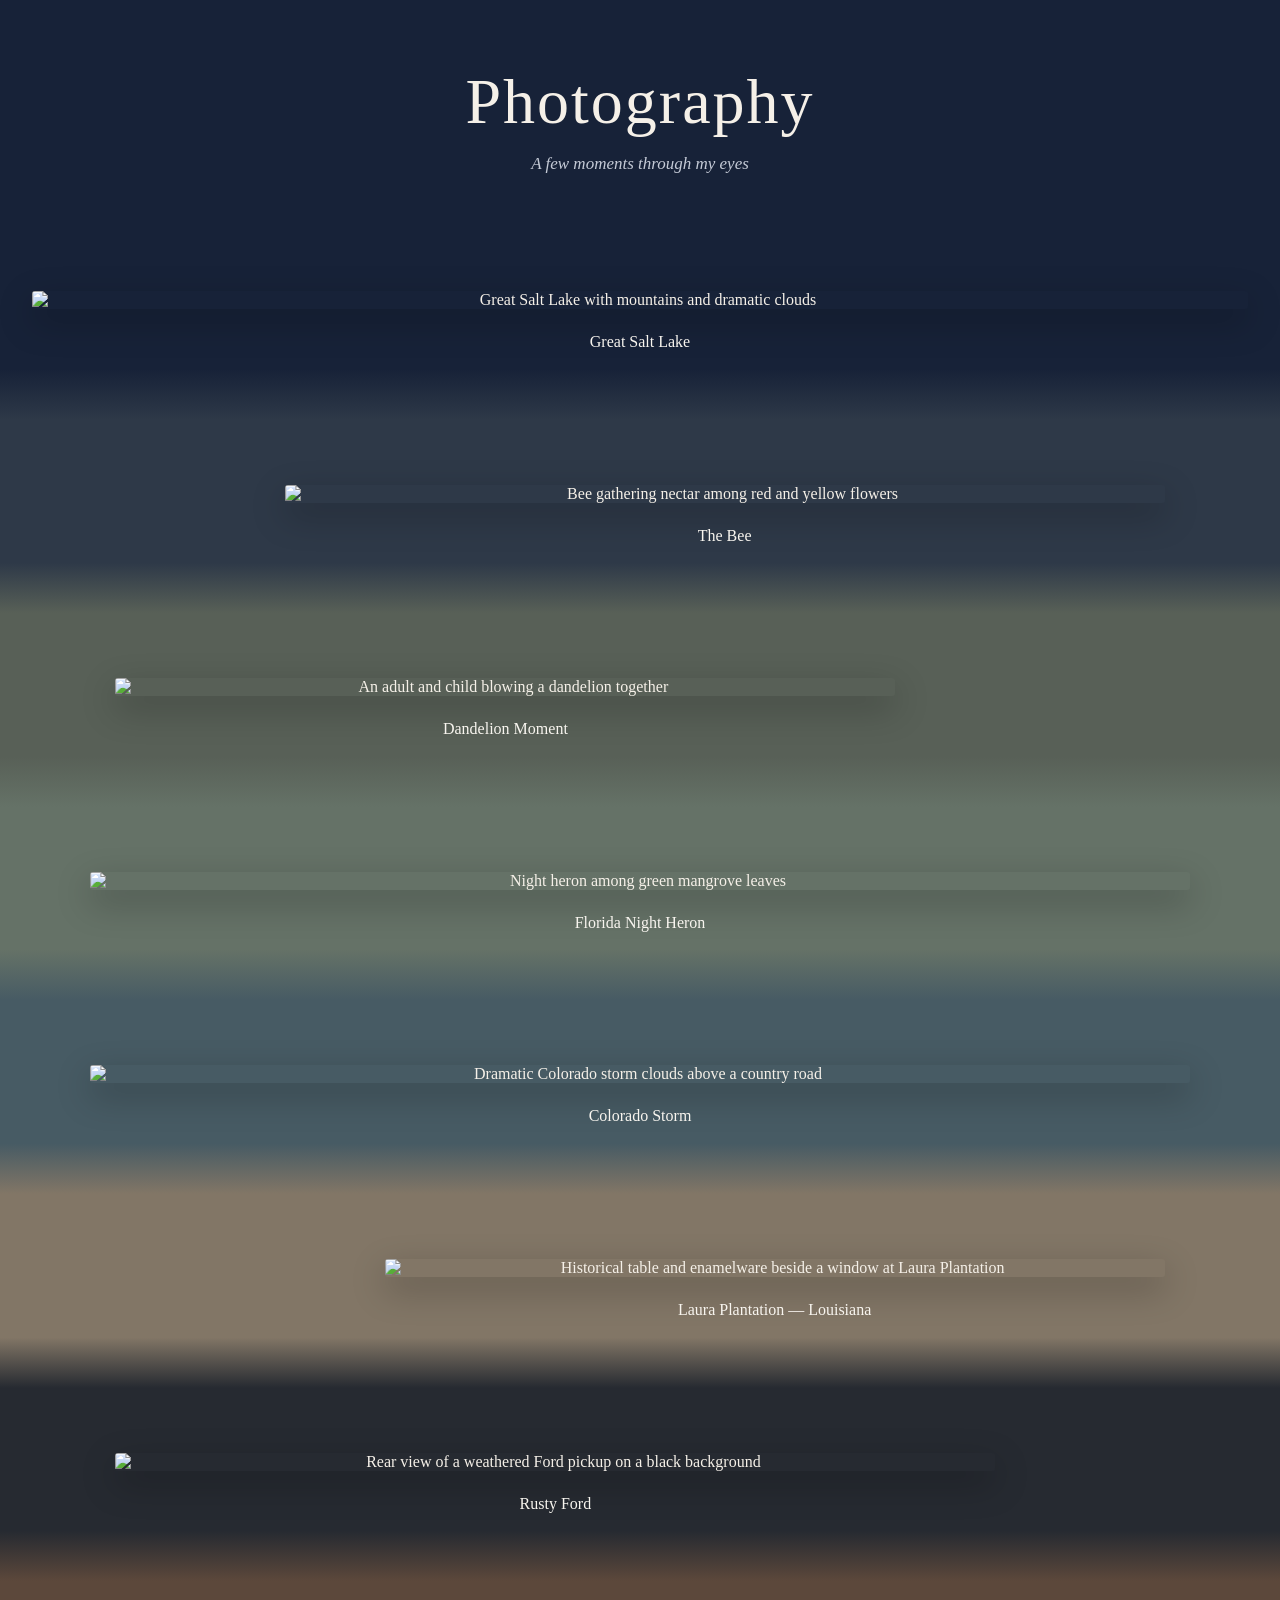
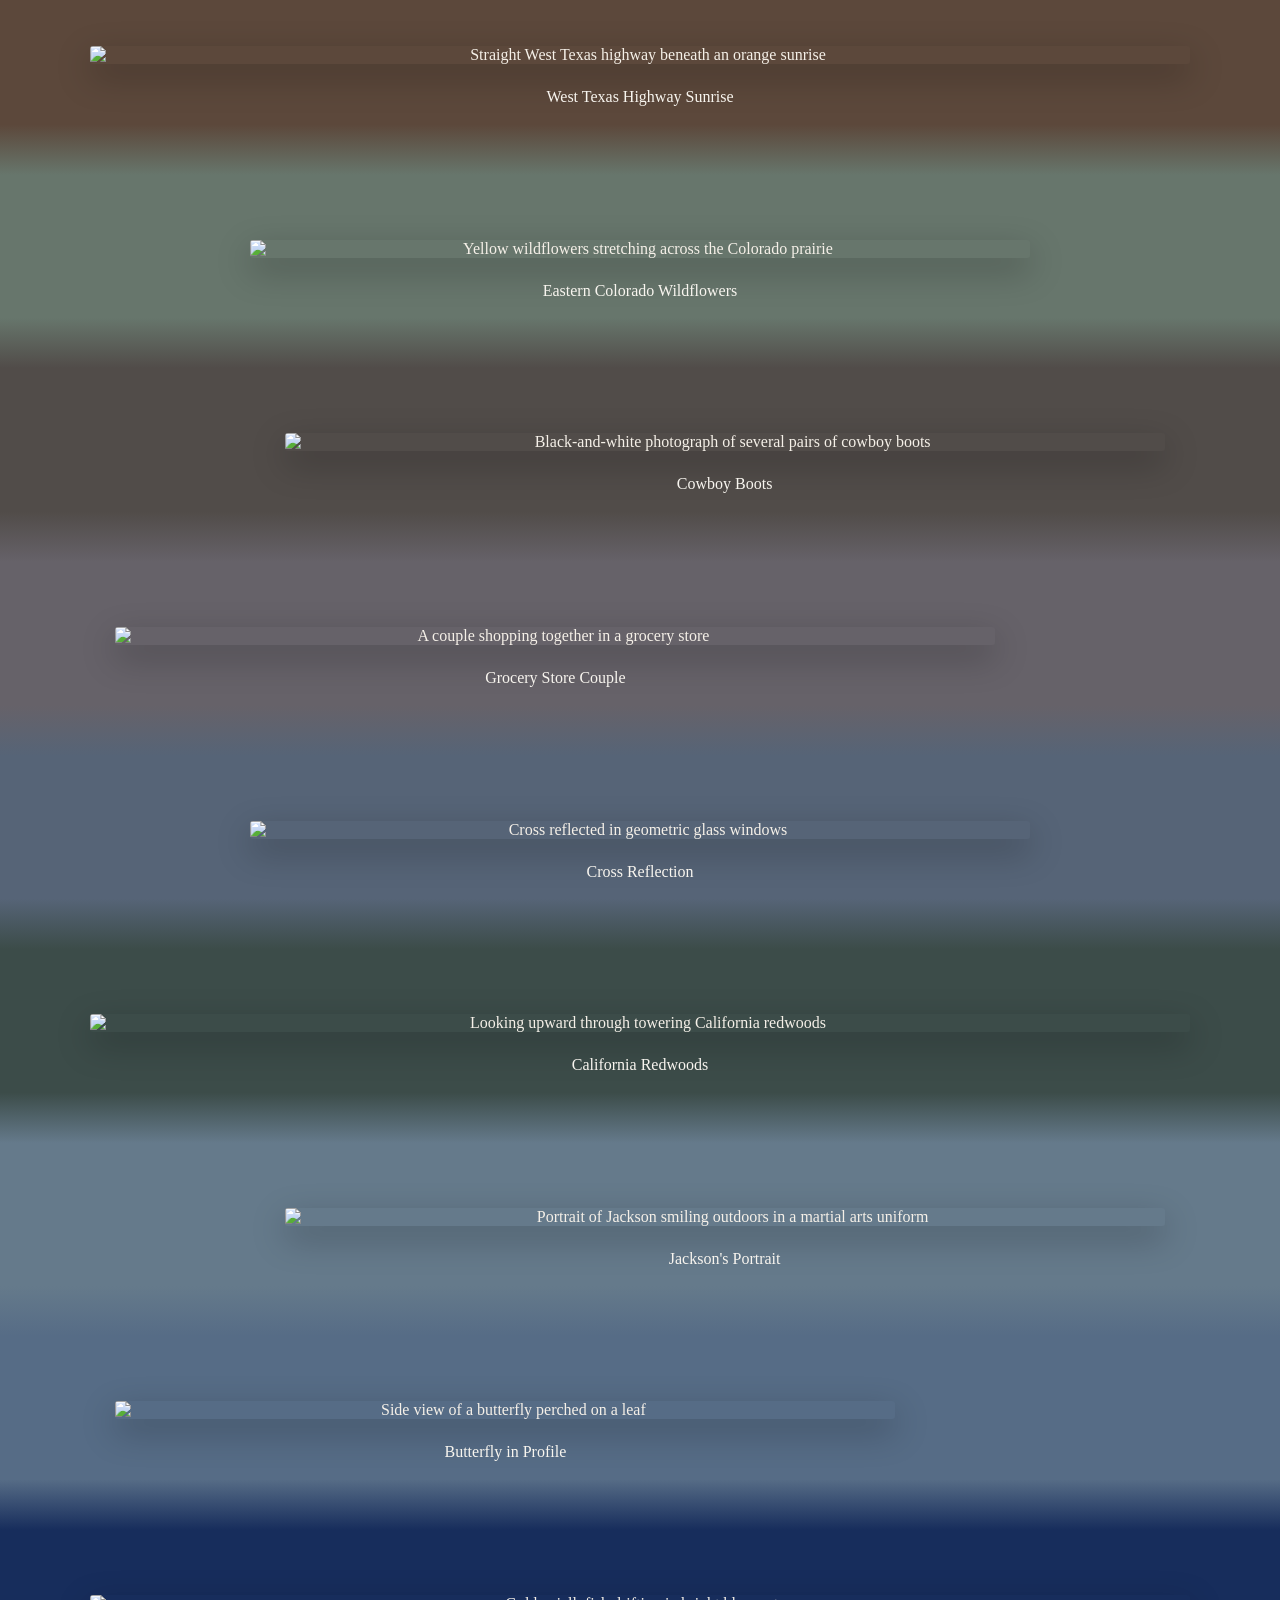
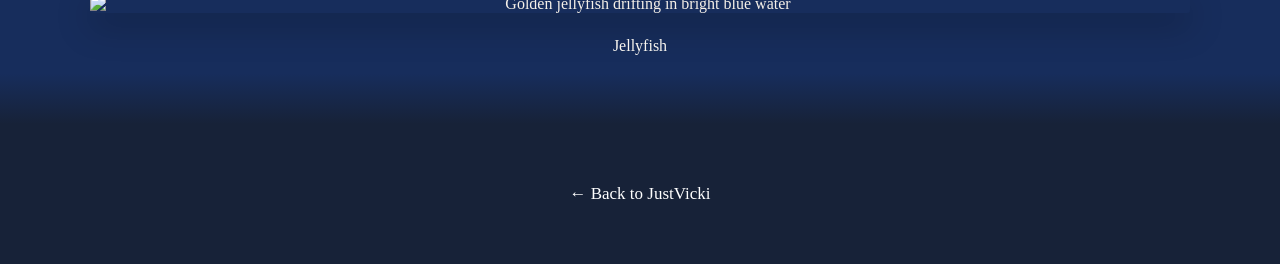
==== photography/index.html @ e2968f85 "Rename photography.html to photography/index.html" ====
<!DOCTYPE html>
<html lang="en"><head><meta charset="UTF-8"><meta name="viewport" content="width=device-width, initial-scale=1.0"><title>Photography | JustVicki</title>
<style>
*{box-sizing:border-box}html{scroll-behavior:smooth}body{margin:0;background:#172238;color:#f5f0e8;font-family:Georgia,serif}
header{text-align:center;padding:65px 20px 35px;background:#172238}h1{font-size:clamp(38px,5vw,64px);font-weight:normal;margin:0;letter-spacing:2px}.subtitle{font-style:italic;color:#c4cad6;margin-top:15px;font-size:17px}
.photo-section{width:100%;padding:65px 30px;text-align:center;background:linear-gradient(to bottom,var(--section-start) 0%,var(--section-start) 74%,var(--section-end) 100%)}
.photo-section figure{max-width:1100px;margin:0 auto}.photo-section figure.align-left{max-width:880px;margin-left:max(0px,7%);margin-right:auto}.photo-section figure.align-right{max-width:880px;margin-left:auto;margin-right:max(0px,7%)}
.photo-section:nth-of-type(3n) figure{max-width:780px}.photo-section img{display:block;width:100%;height:auto;border-radius:3px;cursor:zoom-in;box-shadow:0 12px 35px rgba(0,0,0,.28);transition:transform .3s ease}.photo-section img:hover{transform:scale(1.012)}figcaption{margin-top:20px;font-size:16px;line-height:1.6;color:#f8f5ef}
footer{text-align:center;padding:60px 20px;background:#172238}.back{color:#fff;text-decoration:none;font-size:17px}.back:hover{text-decoration:underline}
.lightbox{display:none;position:fixed;inset:0;background:rgba(5,9,18,.96);z-index:1000;justify-content:center;align-items:center;padding:45px;cursor:zoom-out}.lightbox.open{display:flex}.lightbox img{max-width:100%;max-height:90vh;object-fit:contain}.close{position:absolute;top:15px;right:25px;font-size:38px;color:white;cursor:pointer}
@media(max-width:700px){header{padding:45px 15px 20px}.photo-section{padding:45px 20px}.photo-section figure,.photo-section figure.align-left,.photo-section figure.align-right{max-width:100%;margin:0 auto}.lightbox{padding:15px}}
</style></head><body><header><h1>Photography</h1><p class="subtitle">A few moments through my eyes</p></header><main>
<section class="photo-section" style="--section-start:#172238;--section-end:#2e3948">
  <figure class="align-center" style="max-width:95vw;width:100%;">
    <img src="photography/JustVicki-greatsaltlake.jpeg" alt="Great Salt Lake with mountains and dramatic clouds" loading="eager" decoding="async">
    <figcaption>Great Salt Lake</figcaption>
  </figure>
</section>
<section class="photo-section" style="--section-start:#2e3948;--section-end:#586057">
  <figure class="align-right">
    <img src="photography/Justvicki-thebee.jpeg" alt="Bee gathering nectar among red and yellow flowers" loading="lazy" decoding="async">
    <figcaption>The Bee</figcaption>
  </figure>
</section>
<section class="photo-section" style="--section-start:#586057;--section-end:#657267">
  <figure class="align-left">
    <img src="photography/Justvicki-dandelion.jpeg" alt="An adult and child blowing a dandelion together" loading="lazy" decoding="async">
    <figcaption>Dandelion Moment</figcaption>
  </figure>
</section>
<section class="photo-section" style="--section-start:#657267;--section-end:#475b64">
  <figure class="align-center">
    <img src="photography/Justvicki-floridanightheron.jpeg" alt="Night heron among green mangrove leaves" loading="lazy" decoding="async">
    <figcaption>Florida Night Heron</figcaption>
  </figure>
</section>
<section class="photo-section" style="--section-start:#475b64;--section-end:#827666">
  <figure class="align-center">
    <img src="photography/IMG_0336.JPG" alt="Dramatic Colorado storm clouds above a country road" loading="lazy" decoding="async">
    <figcaption>Colorado Storm</figcaption>
  </figure>
</section>
<section class="photo-section" style="--section-start:#827666;--section-end:#262a31">
  <figure class="align-right">
    <img src="photography/IMG_0491.jpeg" alt="Historical table and enamelware beside a window at Laura Plantation" loading="lazy" decoding="async">
    <figcaption>Laura Plantation — Louisiana</figcaption>
  </figure>
</section>
<section class="photo-section" style="--section-start:#262a31;--section-end:#5c483b">
  <figure class="align-left">
    <img src="photography/JustVicki-rustyFord.jpeg" alt="Rear view of a weathered Ford pickup on a black background" loading="lazy" decoding="async">
    <figcaption>Rusty Ford</figcaption>
  </figure>
</section>
<section class="photo-section" style="--section-start:#5c483b;--section-end:#67766c">
  <figure class="align-center">
    <img src="photography/JustVicki-westtexassunrise.jpeg" alt="Straight West Texas highway beneath an orange sunrise" loading="lazy" decoding="async">
    <figcaption>West Texas Highway Sunrise</figcaption>
  </figure>
</section>
<section class="photo-section" style="--section-start:#67766c;--section-end:#514c49">
  <figure class="align-center">
    <img src="photography/Justvicki-coloradowildflowers.jpeg" alt="Yellow wildflowers stretching across the Colorado prairie" loading="lazy" decoding="async">
    <figcaption>Eastern Colorado Wildflowers</figcaption>
  </figure>
</section>
<section class="photo-section" style="--section-start:#514c49;--section-end:#666269">
  <figure class="align-right">
    <img src="photography/Justvicki-cowboyboots.jpeg" alt="Black-and-white photograph of several pairs of cowboy boots" loading="lazy" decoding="async">
    <figcaption>Cowboy Boots</figcaption>
  </figure>
</section>
<section class="photo-section" style="--section-start:#666269;--section-end:#566477">
  <figure class="align-left">
    <img src="photography/JustVicki-shoppingcouple.jpeg" alt="A couple shopping together in a grocery store" loading="lazy" decoding="async">
    <figcaption>Grocery Store Couple</figcaption>
  </figure>
</section>
<section class="photo-section" style="--section-start:#566477;--section-end:#3c4c49">
  <figure class="align-center">
    <img src="photography/JustVicki-crossreflection.jpeg" alt="Cross reflected in geometric glass windows" loading="lazy" decoding="async">
    <figcaption>Cross Reflection</figcaption>
  </figure>
</section>
<section class="photo-section" style="--section-start:#3c4c49;--section-end:#657a8b">
  <figure class="align-center">
    <img src="photography/Justvicki-californiaredwoods.jpeg" alt="Looking upward through towering California redwoods" loading="lazy" decoding="async">
    <figcaption>California Redwoods</figcaption>
  </figure>
</section>
<section class="photo-section" style="--section-start:#657a8b;--section-end:#566c86">
  <figure class="align-right">
    <img src="photography/JustVicki-Jackson.jpeg" alt="Portrait of Jackson smiling outdoors in a martial arts uniform" loading="lazy" decoding="async">
    <figcaption>Jackson&#x27;s Portrait</figcaption>
  </figure>
</section>
<section class="photo-section" style="--section-start:#566c86;--section-end:#172d5c">
  <figure class="align-left">
    <img src="photography/Justvicki-butterfly.jpeg" alt="Side view of a butterfly perched on a leaf" loading="lazy" decoding="async">
    <figcaption>Butterfly in Profile</figcaption>
  </figure>
</section>
<section class="photo-section" style="--section-start:#172d5c;--section-end:#172238">
  <figure class="align-center">
    <img src="photography/Justvicki-jellyfish.jpeg" alt="Golden jellyfish drifting in bright blue water" loading="lazy" decoding="async">
    <figcaption>Jellyfish</figcaption>
  </figure>
</section>
</main><footer><a class="back" href="index.html">← Back to JustVicki</a></footer>
<div class="lightbox" id="lightbox" role="dialog" aria-modal="true" aria-label="Enlarged photograph"><span class="close" id="close">&times;</span><img id="lightboxImage" alt=""></div>
<script>
const lightbox=document.getElementById('lightbox'),lightboxImage=document.getElementById('lightboxImage');
document.querySelectorAll('.photo-section img').forEach(img=>img.addEventListener('click',()=>{lightboxImage.src=img.src;lightboxImage.alt=img.alt;lightbox.classList.add('open')}));
function closeLightbox(){lightbox.classList.remove('open');lightboxImage.src=''}
lightbox.addEventListener('click',closeLightbox);document.addEventListener('keydown',e=>{if(e.key==='Escape')closeLightbox()});
</script></body></html>
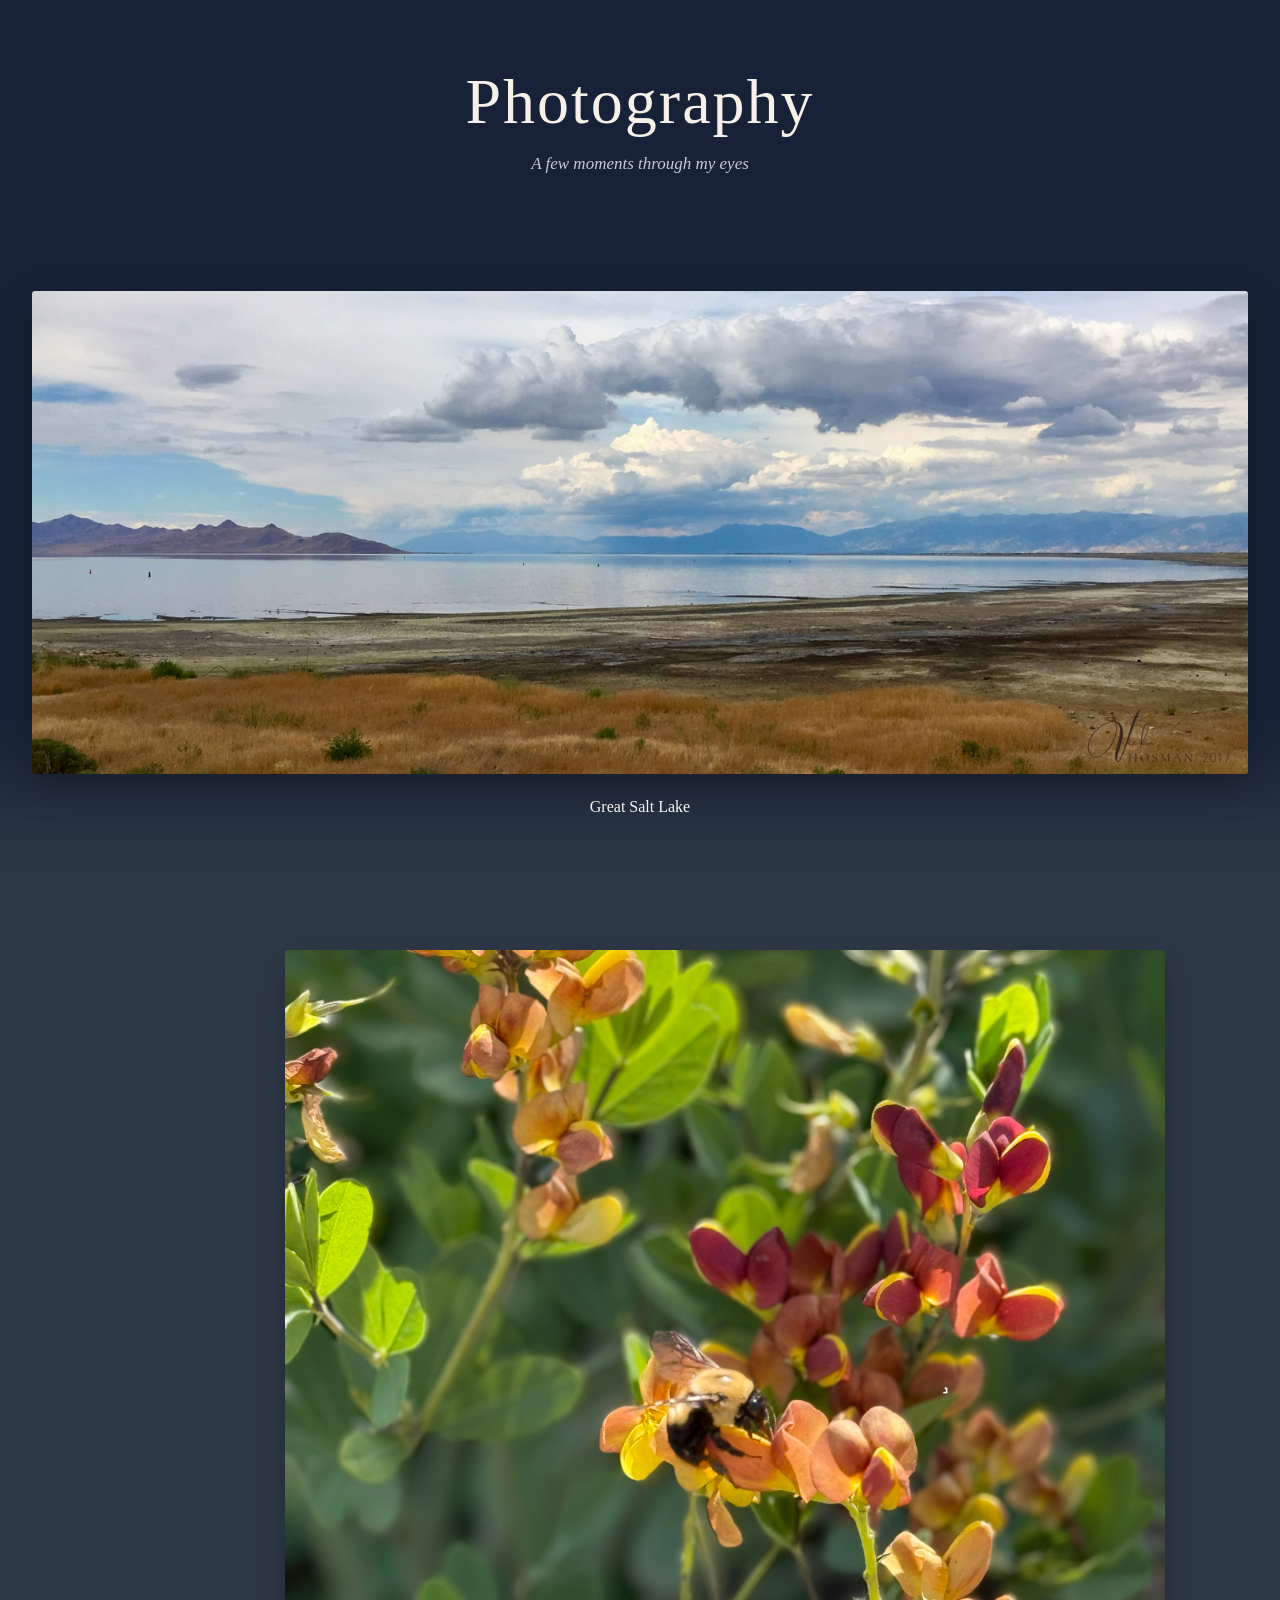
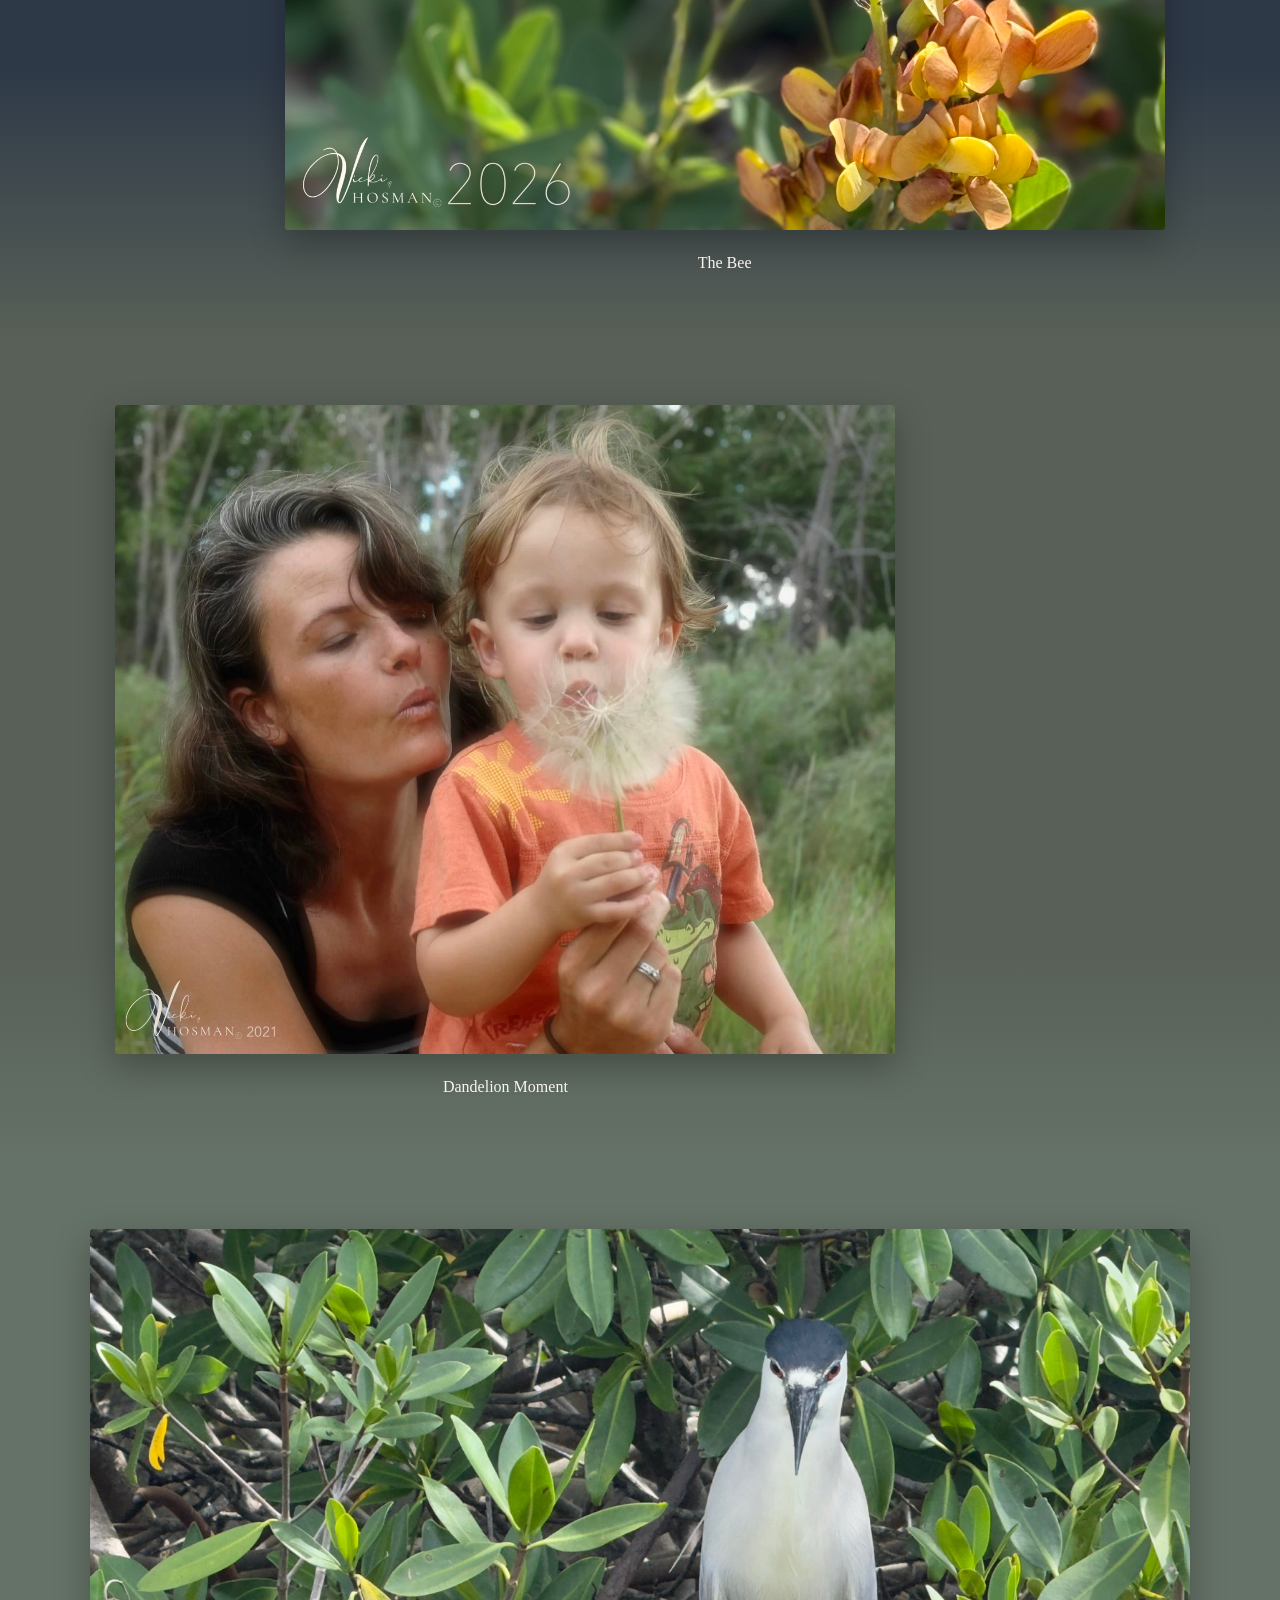
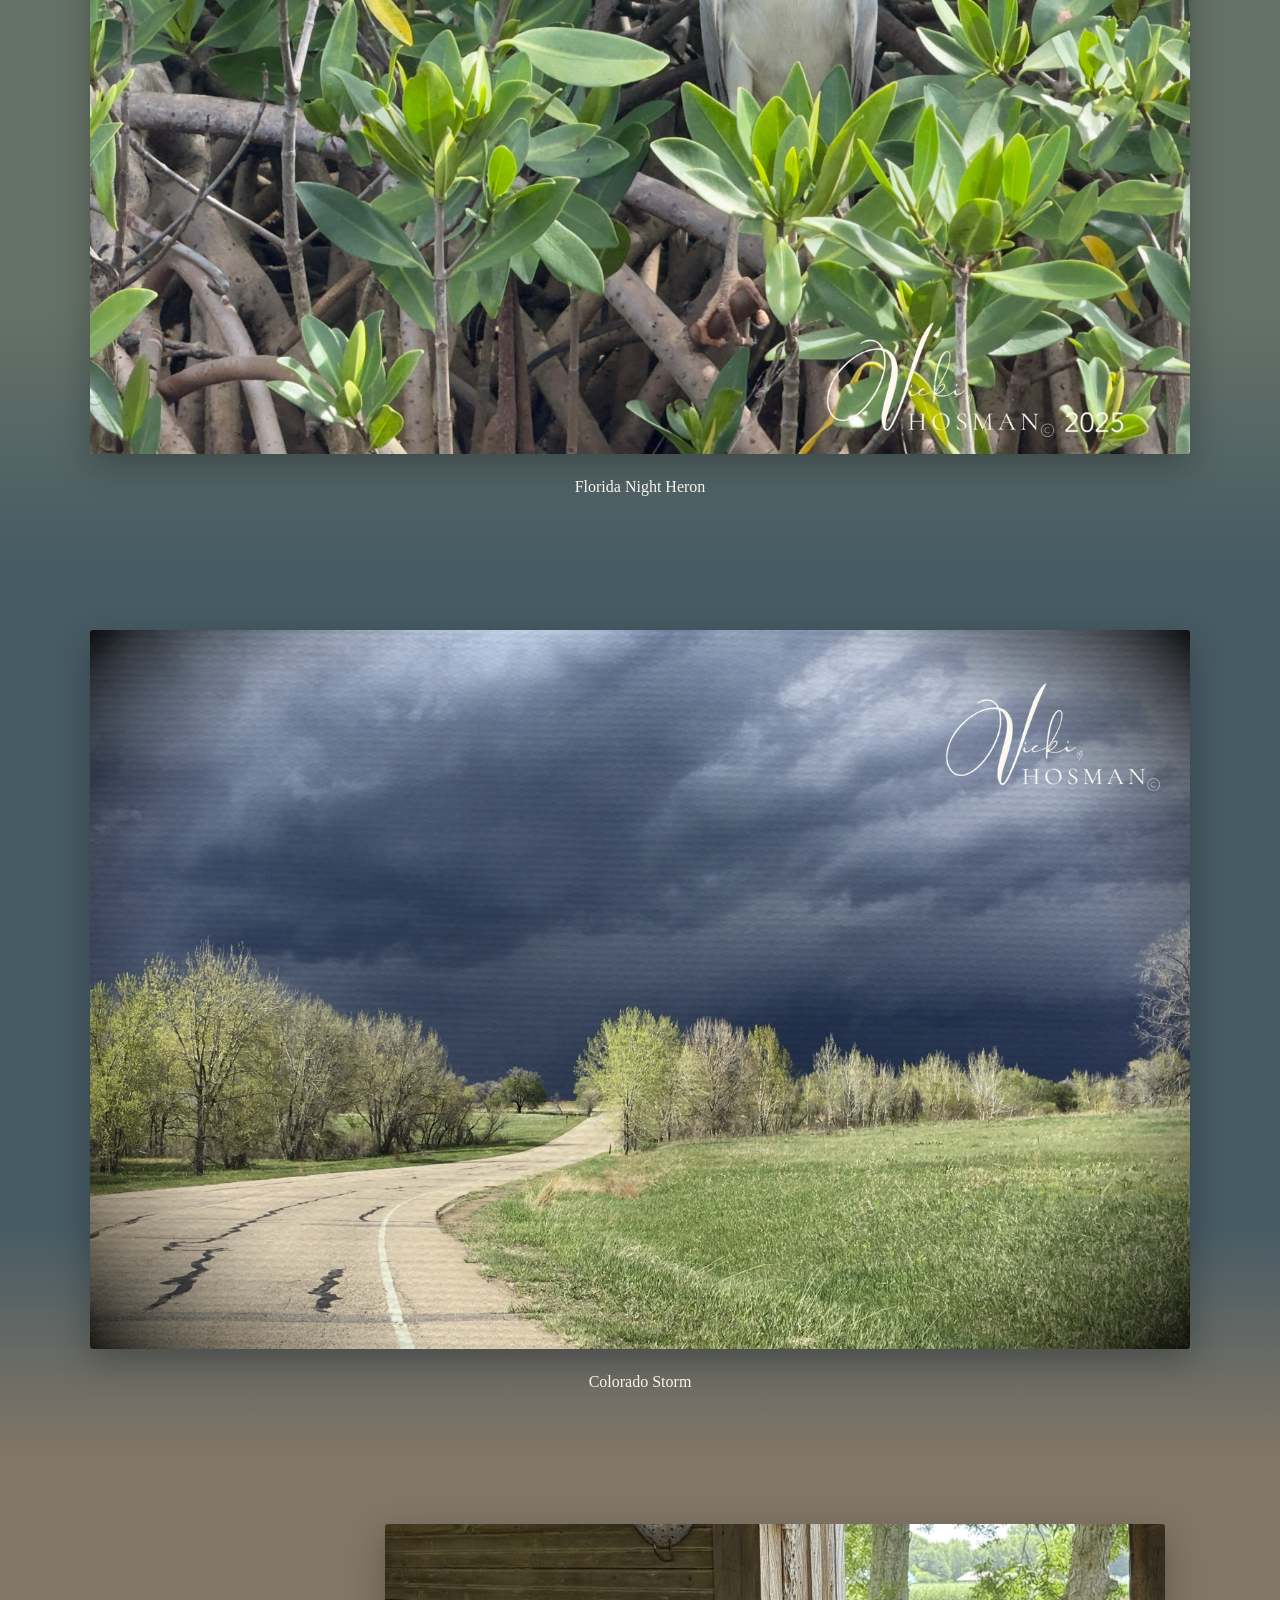
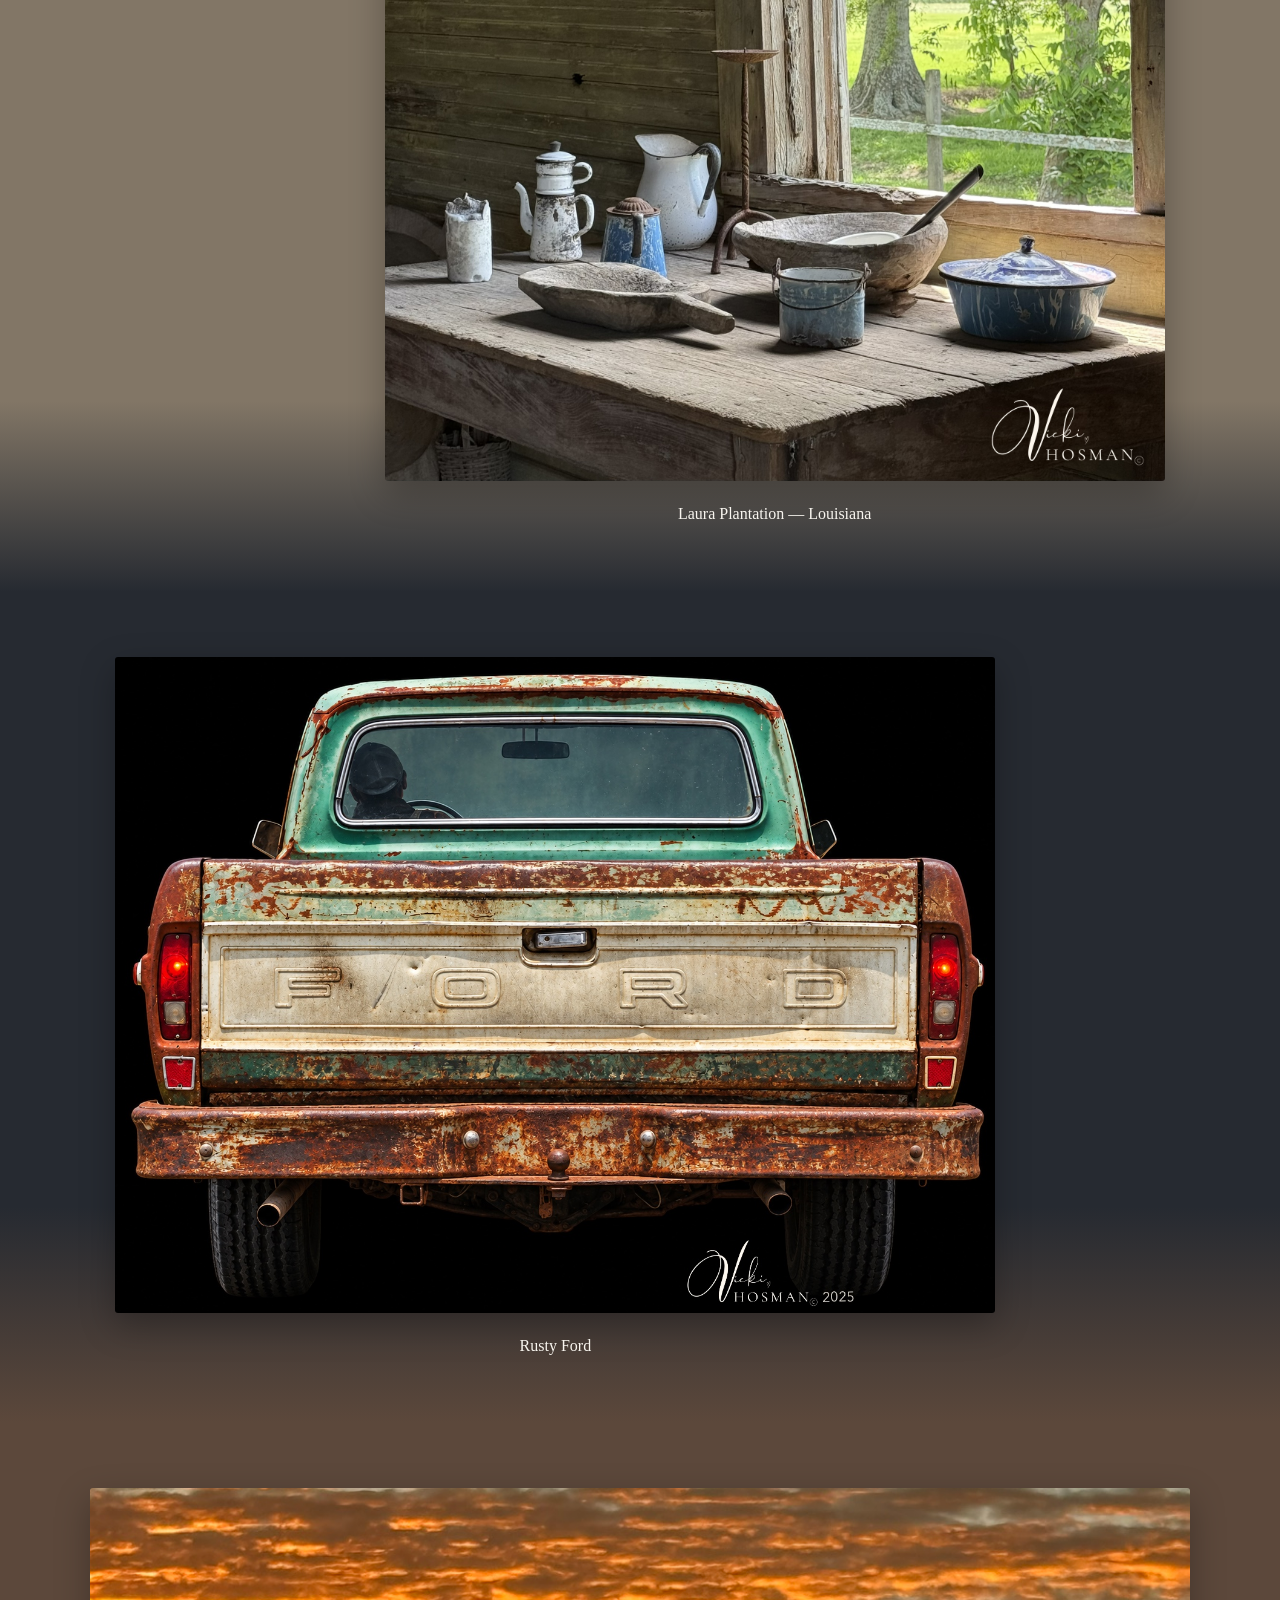
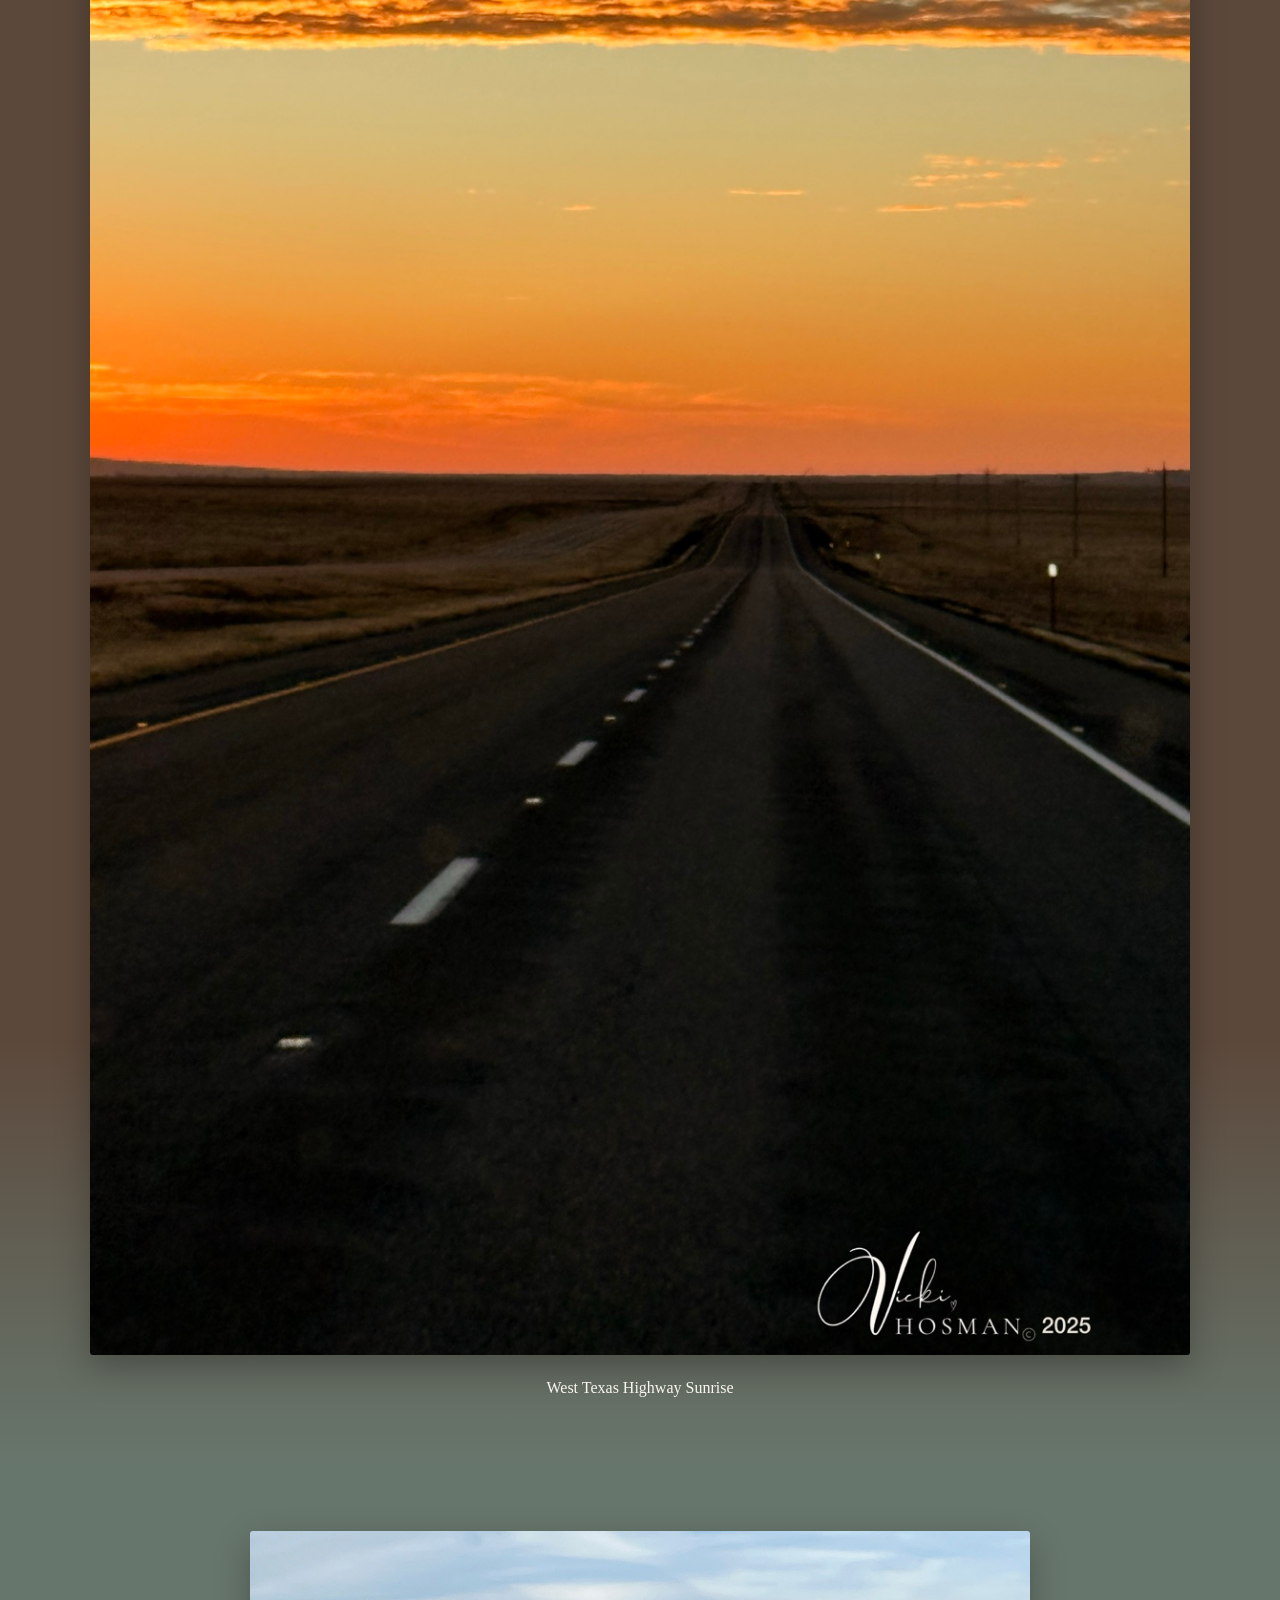
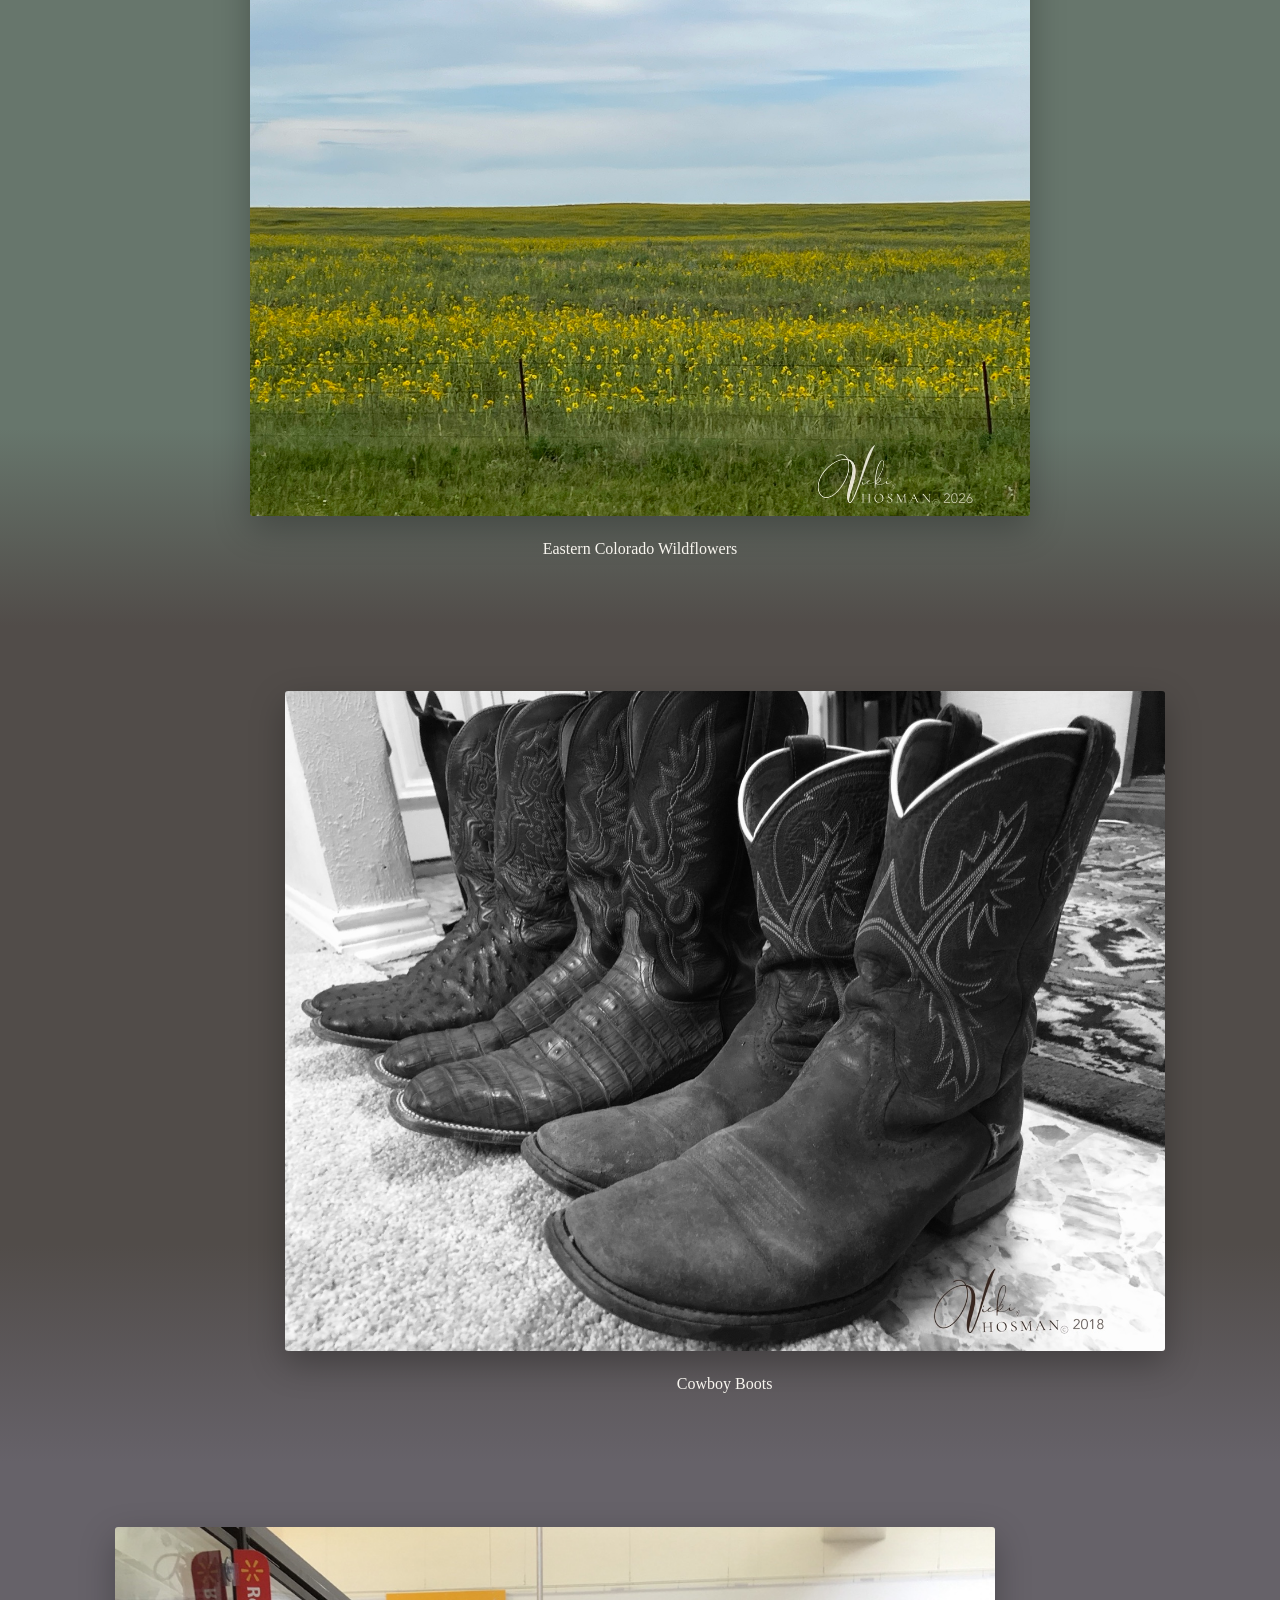
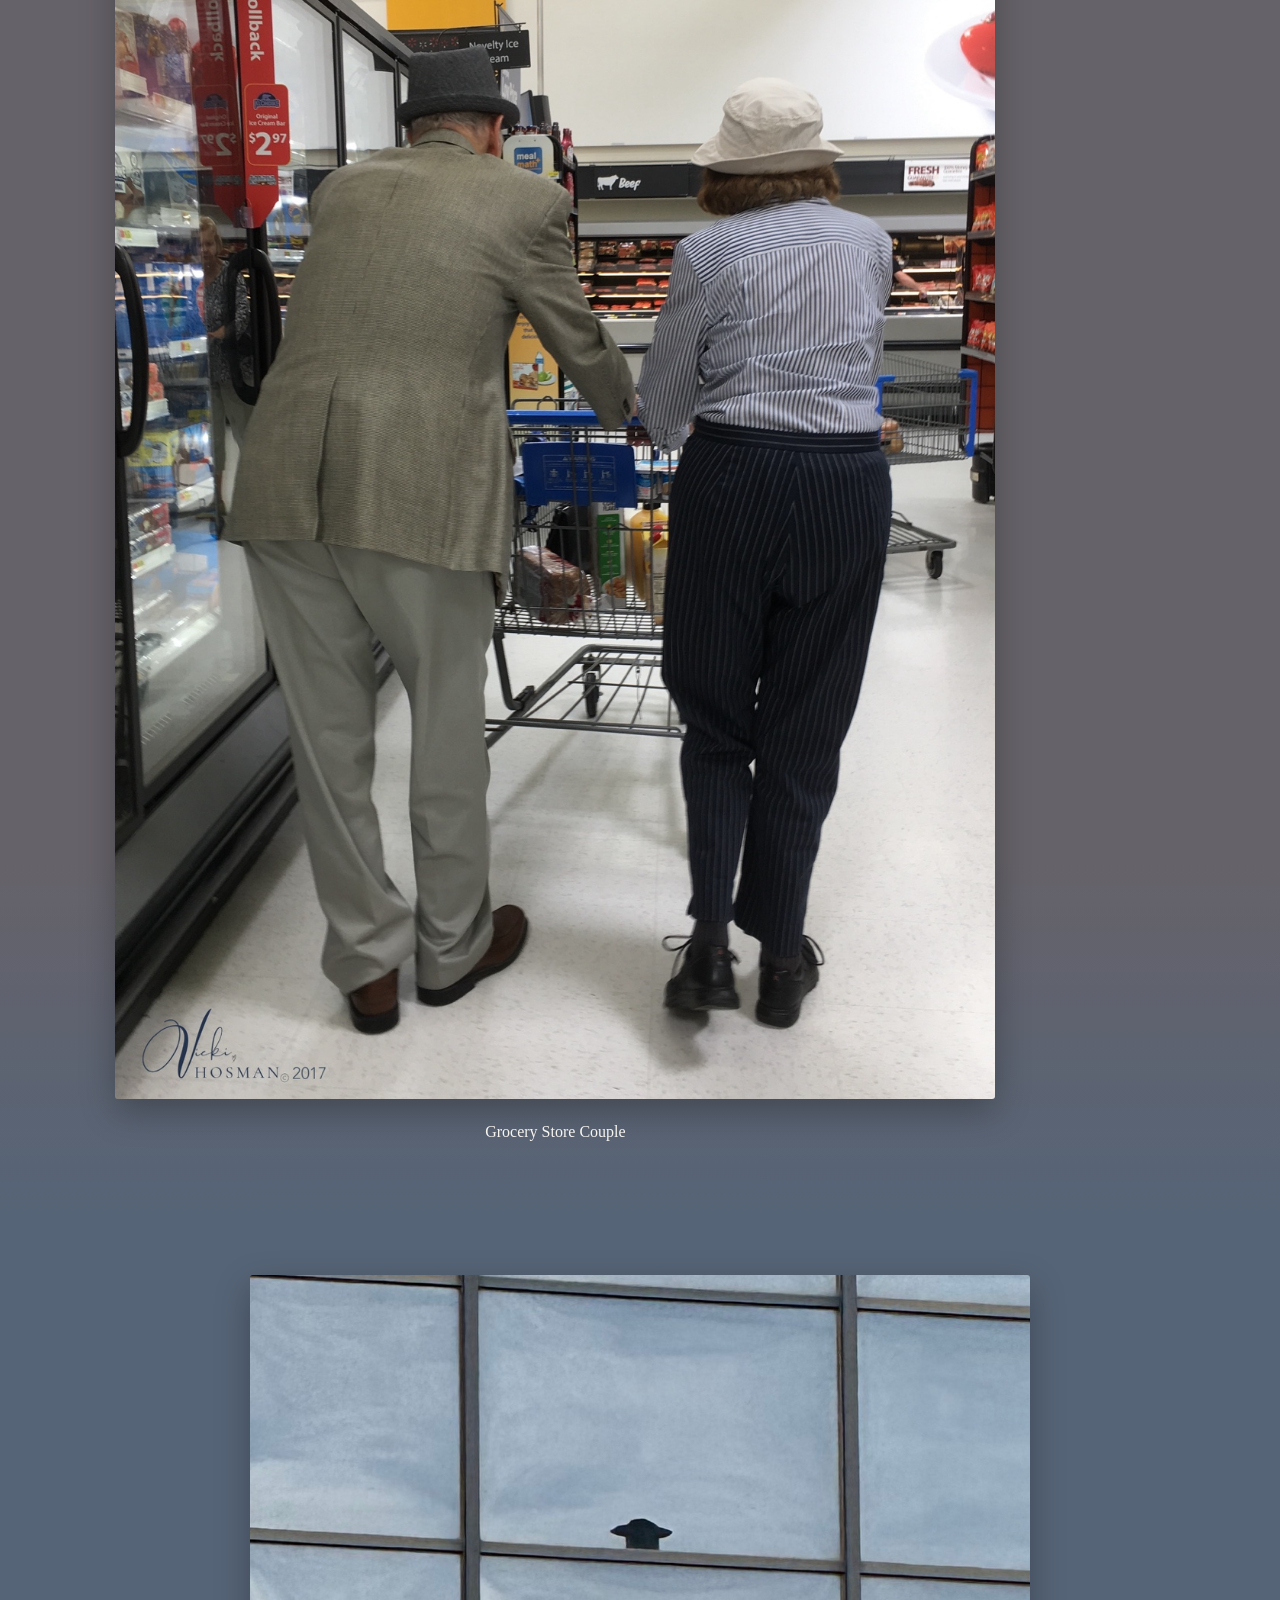
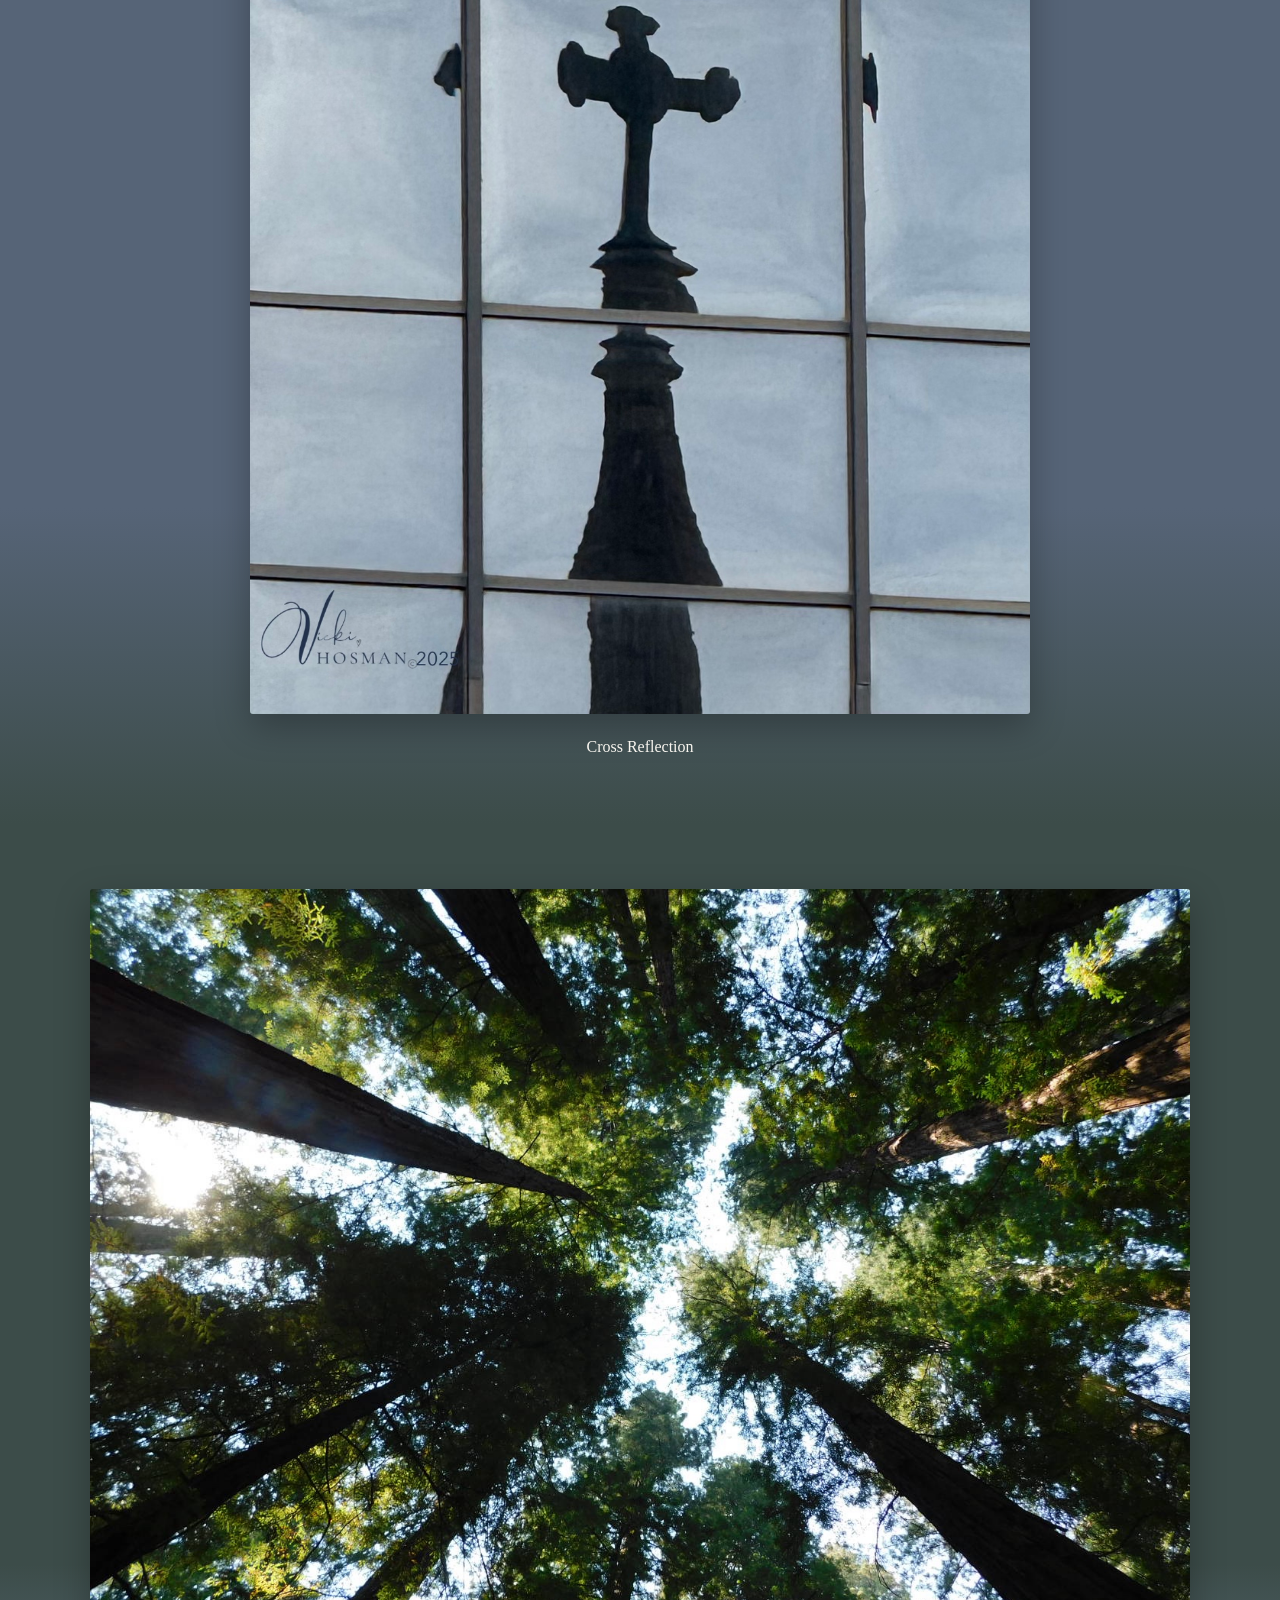
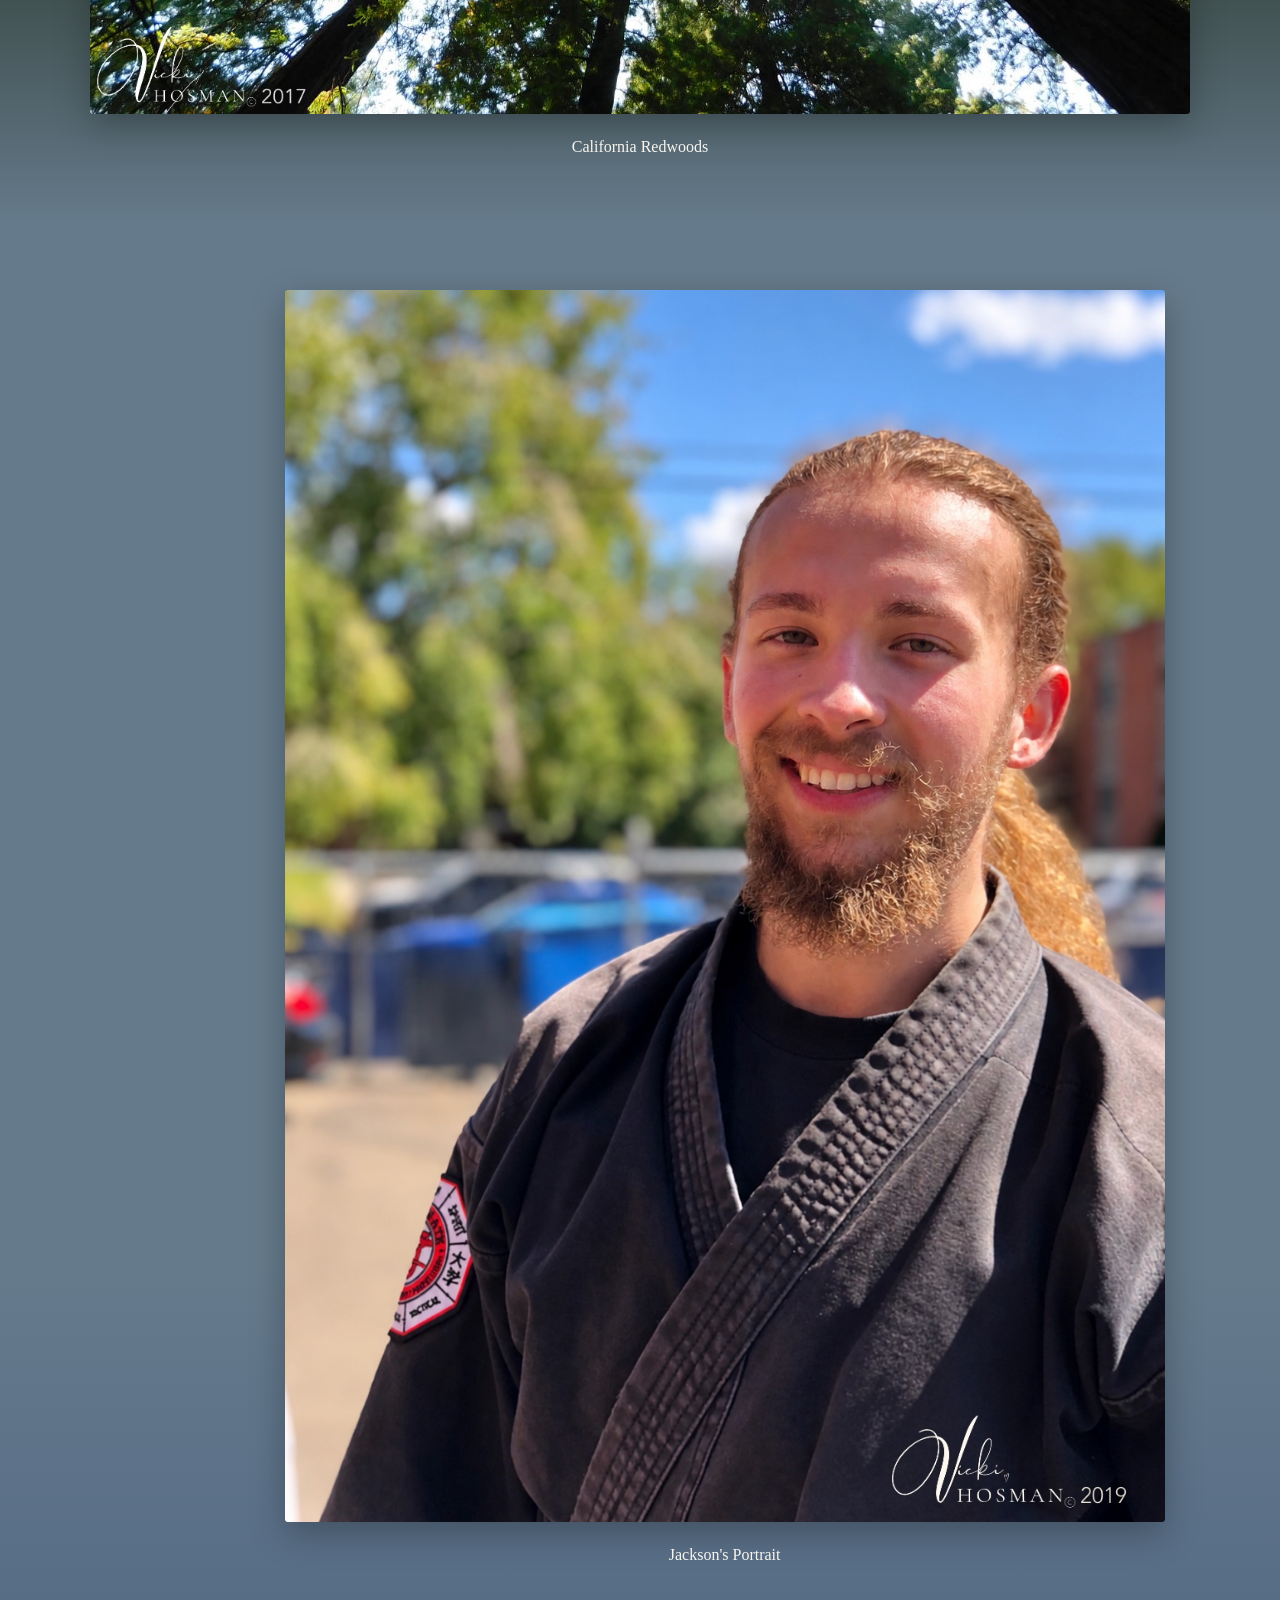
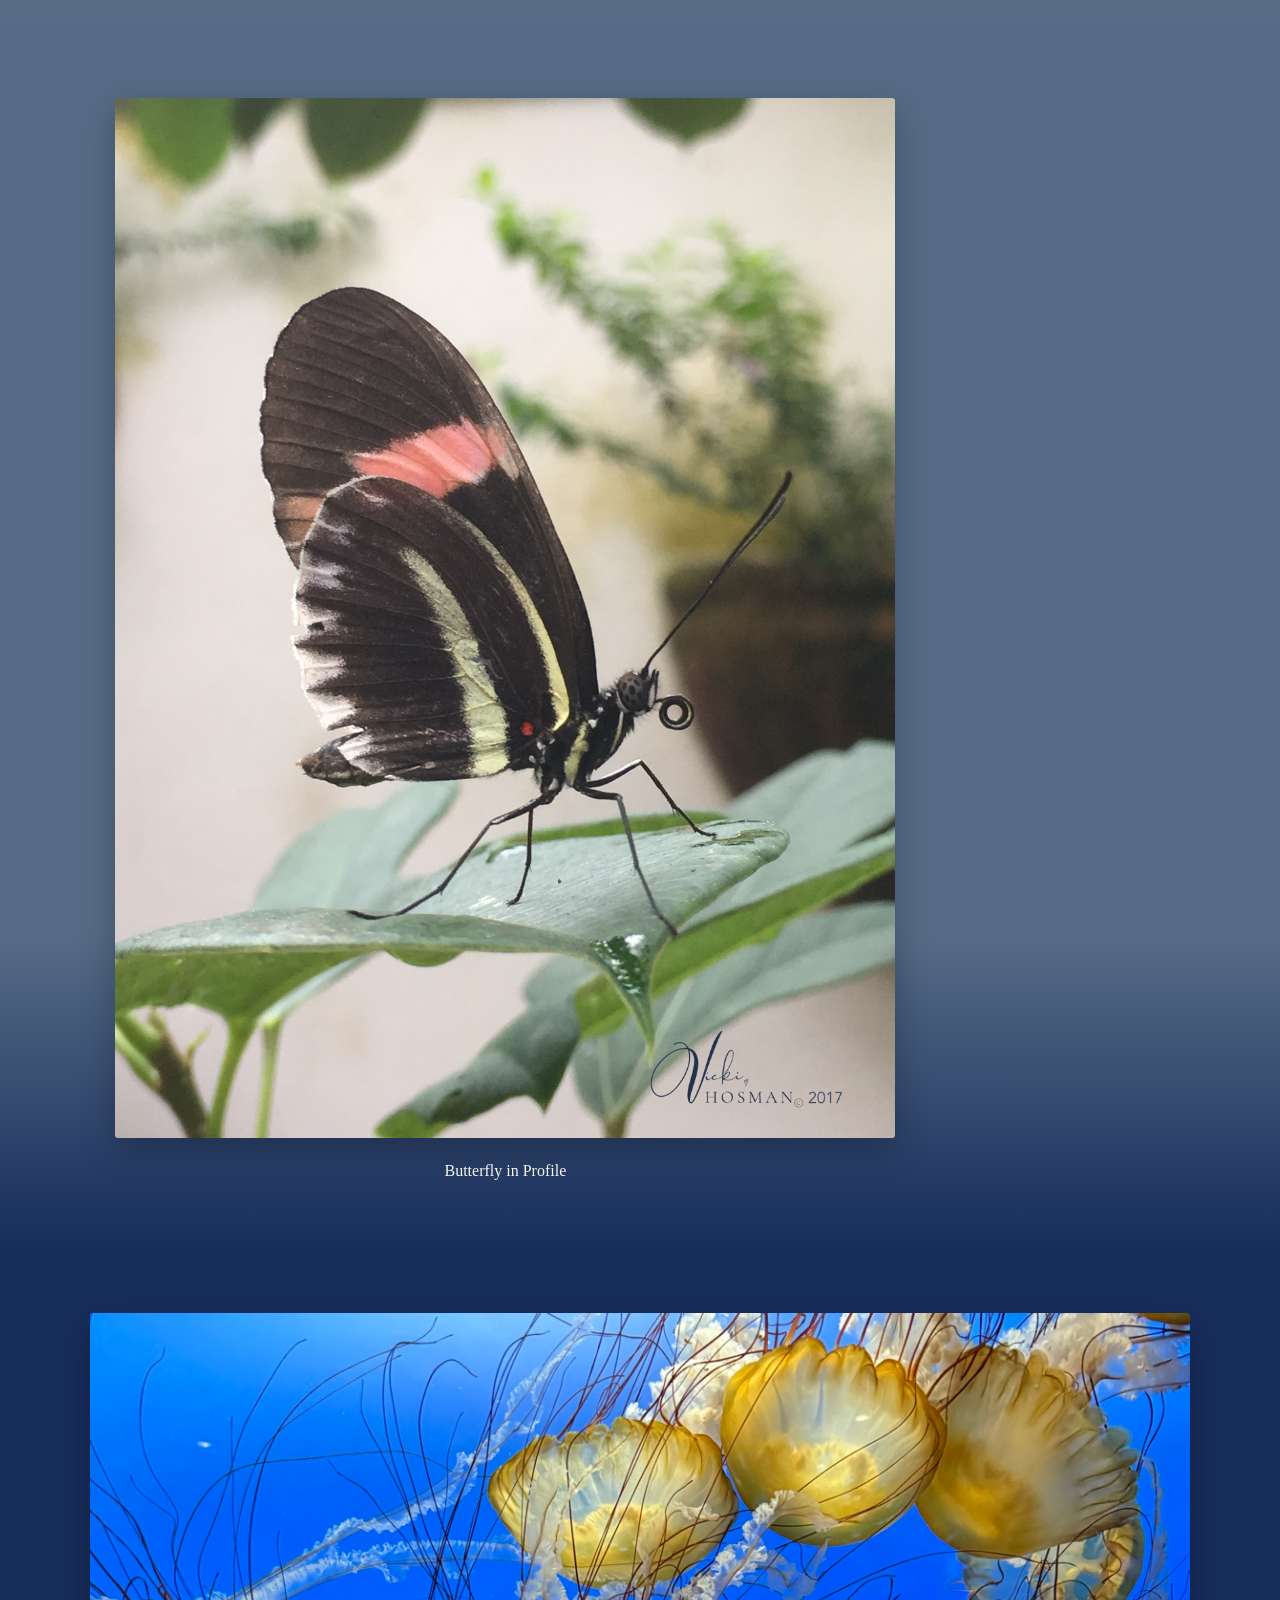
==== commit 86ba1ff1: "Refactor image source paths in index.html Updated image source paths to remove the 'photography/' pr" ====
--- a/photography/index.html
+++ b/photography/index.html
@@ -12,101 +12,101 @@
 </style></head><body><header><h1>Photography</h1><p class="subtitle">A few moments through my eyes</p></header><main>
 <section class="photo-section" style="--section-start:#172238;--section-end:#2e3948">
   <figure class="align-center" style="max-width:95vw;width:100%;">
-    <img src="photography/JustVicki-greatsaltlake.jpeg" alt="Great Salt Lake with mountains and dramatic clouds" loading="eager" decoding="async">
+    <img src="JustVicki-greatsaltlake.jpeg" alt="Great Salt Lake with mountains and dramatic clouds" loading="eager" decoding="async">
     <figcaption>Great Salt Lake</figcaption>
   </figure>
 </section>
 <section class="photo-section" style="--section-start:#2e3948;--section-end:#586057">
   <figure class="align-right">
-    <img src="photography/Justvicki-thebee.jpeg" alt="Bee gathering nectar among red and yellow flowers" loading="lazy" decoding="async">
+    <img src="Justvicki-thebee.jpeg" alt="Bee gathering nectar among red and yellow flowers" loading="lazy" decoding="async">
     <figcaption>The Bee</figcaption>
   </figure>
 </section>
 <section class="photo-section" style="--section-start:#586057;--section-end:#657267">
   <figure class="align-left">
-    <img src="photography/Justvicki-dandelion.jpeg" alt="An adult and child blowing a dandelion together" loading="lazy" decoding="async">
+    <img src="Justvicki-dandelion.jpeg" alt="An adult and child blowing a dandelion together" loading="lazy" decoding="async">
     <figcaption>Dandelion Moment</figcaption>
   </figure>
 </section>
 <section class="photo-section" style="--section-start:#657267;--section-end:#475b64">
   <figure class="align-center">
-    <img src="photography/Justvicki-floridanightheron.jpeg" alt="Night heron among green mangrove leaves" loading="lazy" decoding="async">
+    <img src="Justvicki-floridanightheron.jpeg" alt="Night heron among green mangrove leaves" loading="lazy" decoding="async">
     <figcaption>Florida Night Heron</figcaption>
   </figure>
 </section>
 <section class="photo-section" style="--section-start:#475b64;--section-end:#827666">
   <figure class="align-center">
-    <img src="photography/IMG_0336.JPG" alt="Dramatic Colorado storm clouds above a country road" loading="lazy" decoding="async">
+    <img src="IMG_0336.JPG" alt="Dramatic Colorado storm clouds above a country road" loading="lazy" decoding="async">
     <figcaption>Colorado Storm</figcaption>
   </figure>
 </section>
 <section class="photo-section" style="--section-start:#827666;--section-end:#262a31">
   <figure class="align-right">
-    <img src="photography/IMG_0491.jpeg" alt="Historical table and enamelware beside a window at Laura Plantation" loading="lazy" decoding="async">
+    <img src="IMG_0491.jpeg" alt="Historical table and enamelware beside a window at Laura Plantation" loading="lazy" decoding="async">
     <figcaption>Laura Plantation — Louisiana</figcaption>
   </figure>
 </section>
 <section class="photo-section" style="--section-start:#262a31;--section-end:#5c483b">
   <figure class="align-left">
-    <img src="photography/JustVicki-rustyFord.jpeg" alt="Rear view of a weathered Ford pickup on a black background" loading="lazy" decoding="async">
+    <img src="JustVicki-rustyFord.jpeg" alt="Rear view of a weathered Ford pickup on a black background" loading="lazy" decoding="async">
     <figcaption>Rusty Ford</figcaption>
   </figure>
 </section>
 <section class="photo-section" style="--section-start:#5c483b;--section-end:#67766c">
   <figure class="align-center">
-    <img src="photography/JustVicki-westtexassunrise.jpeg" alt="Straight West Texas highway beneath an orange sunrise" loading="lazy" decoding="async">
+    <img src="JustVicki-westtexassunrise.jpeg" alt="Straight West Texas highway beneath an orange sunrise" loading="lazy" decoding="async">
     <figcaption>West Texas Highway Sunrise</figcaption>
   </figure>
 </section>
 <section class="photo-section" style="--section-start:#67766c;--section-end:#514c49">
   <figure class="align-center">
-    <img src="photography/Justvicki-coloradowildflowers.jpeg" alt="Yellow wildflowers stretching across the Colorado prairie" loading="lazy" decoding="async">
+    <img src="Justvicki-coloradowildflowers.jpeg" alt="Yellow wildflowers stretching across the Colorado prairie" loading="lazy" decoding="async">
     <figcaption>Eastern Colorado Wildflowers</figcaption>
   </figure>
 </section>
 <section class="photo-section" style="--section-start:#514c49;--section-end:#666269">
   <figure class="align-right">
-    <img src="photography/Justvicki-cowboyboots.jpeg" alt="Black-and-white photograph of several pairs of cowboy boots" loading="lazy" decoding="async">
+    <img src="Justvicki-cowboyboots.jpeg" alt="Black-and-white photograph of several pairs of cowboy boots" loading="lazy" decoding="async">
     <figcaption>Cowboy Boots</figcaption>
   </figure>
 </section>
 <section class="photo-section" style="--section-start:#666269;--section-end:#566477">
   <figure class="align-left">
-    <img src="photography/JustVicki-shoppingcouple.jpeg" alt="A couple shopping together in a grocery store" loading="lazy" decoding="async">
+    <img src="JustVicki-shoppingcouple.jpeg" alt="A couple shopping together in a grocery store" loading="lazy" decoding="async">
     <figcaption>Grocery Store Couple</figcaption>
   </figure>
 </section>
 <section class="photo-section" style="--section-start:#566477;--section-end:#3c4c49">
   <figure class="align-center">
-    <img src="photography/JustVicki-crossreflection.jpeg" alt="Cross reflected in geometric glass windows" loading="lazy" decoding="async">
+    <img src="JustVicki-crossreflection.jpeg" alt="Cross reflected in geometric glass windows" loading="lazy" decoding="async">
     <figcaption>Cross Reflection</figcaption>
   </figure>
 </section>
 <section class="photo-section" style="--section-start:#3c4c49;--section-end:#657a8b">
   <figure class="align-center">
-    <img src="photography/Justvicki-californiaredwoods.jpeg" alt="Looking upward through towering California redwoods" loading="lazy" decoding="async">
+    <img src="Justvicki-californiaredwoods.jpeg" alt="Looking upward through towering California redwoods" loading="lazy" decoding="async">
     <figcaption>California Redwoods</figcaption>
   </figure>
 </section>
 <section class="photo-section" style="--section-start:#657a8b;--section-end:#566c86">
   <figure class="align-right">
-    <img src="photography/JustVicki-Jackson.jpeg" alt="Portrait of Jackson smiling outdoors in a martial arts uniform" loading="lazy" decoding="async">
+    <img src="JustVicki-Jackson.jpeg" alt="Portrait of Jackson smiling outdoors in a martial arts uniform" loading="lazy" decoding="async">
     <figcaption>Jackson&#x27;s Portrait</figcaption>
   </figure>
 </section>
 <section class="photo-section" style="--section-start:#566c86;--section-end:#172d5c">
   <figure class="align-left">
-    <img src="photography/Justvicki-butterfly.jpeg" alt="Side view of a butterfly perched on a leaf" loading="lazy" decoding="async">
+    <img src="Justvicki-butterfly.jpeg" alt="Side view of a butterfly perched on a leaf" loading="lazy" decoding="async">
     <figcaption>Butterfly in Profile</figcaption>
   </figure>
 </section>
 <section class="photo-section" style="--section-start:#172d5c;--section-end:#172238">
   <figure class="align-center">
-    <img src="photography/Justvicki-jellyfish.jpeg" alt="Golden jellyfish drifting in bright blue water" loading="lazy" decoding="async">
+    <img src="Justvicki-jellyfish.jpeg" alt="Golden jellyfish drifting in bright blue water" loading="lazy" decoding="async">
     <figcaption>Jellyfish</figcaption>
   </figure>
 </section>
-</main><footer><a class="back" href="index.html">← Back to JustVicki</a></footer>
+</main><footer><a class="back" href="../index.html">← Back to JustVicki</a></footer>
 <div class="lightbox" id="lightbox" role="dialog" aria-modal="true" aria-label="Enlarged photograph"><span class="close" id="close">&times;</span><img id="lightboxImage" alt=""></div>
 <script>
 const lightbox=document.getElementById('lightbox'),lightboxImage=document.getElementById('lightboxImage');
